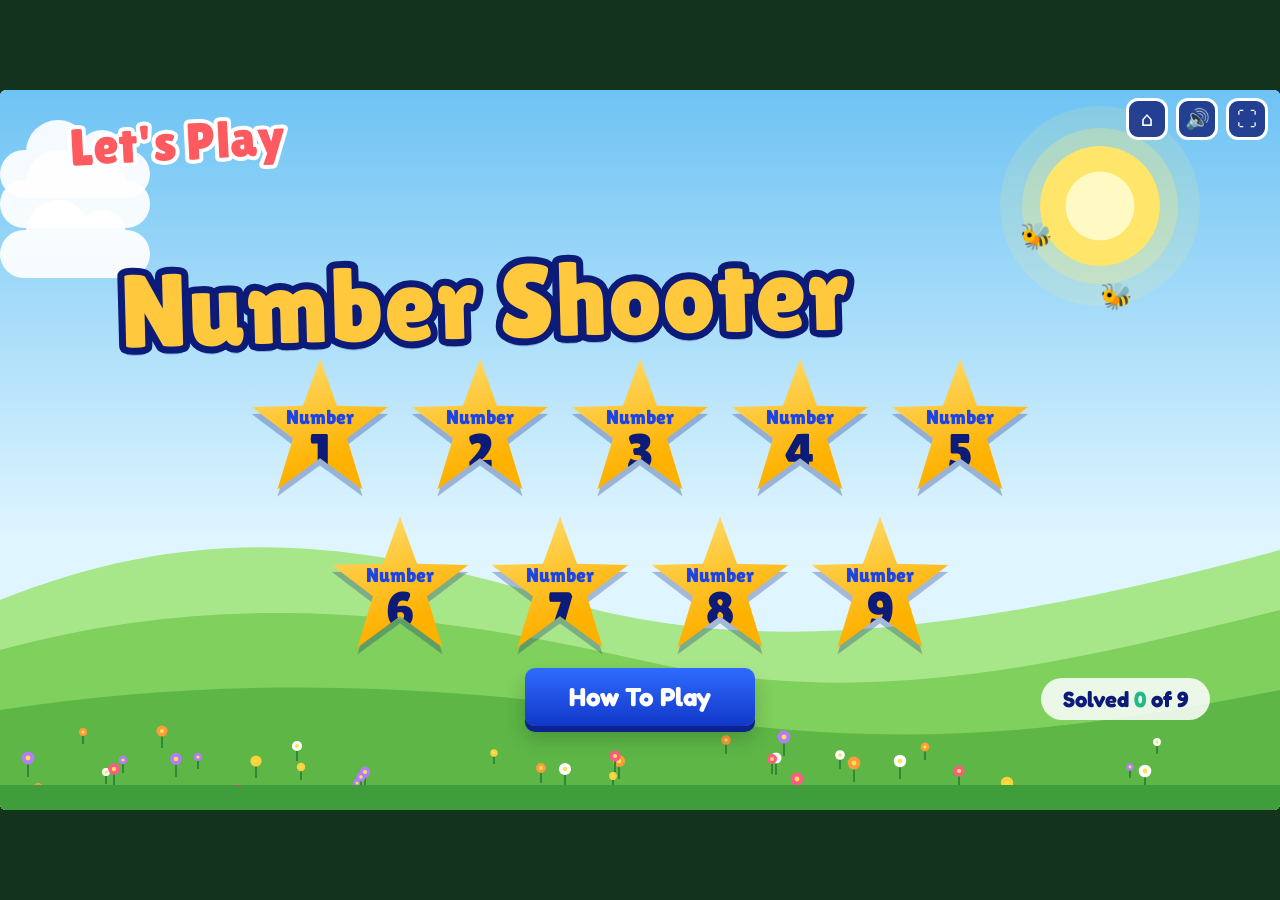
==== number-shooter.html @ 9e944800 "Add files via upload" ====
<!doctype html>
<html lang="en">
  <head>
    <meta charset="utf-8" />
    <meta
      name="viewport"
      content="width=device-width, initial-scale=1, viewport-fit=cover"
    />
    <title>Number Shooter</title>
    <link
      rel="stylesheet"
      href="https://fonts.googleapis.com/css2?family=Fredoka:wght@400;600;700&family=Lilita+One&display=swap"
    />
    <link rel="stylesheet" href="shared.css" />
    <style>
      .balloon {
        position: absolute;
        left: 0;
        top: 0;
        width: 88px;
        height: 128px;
        will-change: transform;
      }
      .balloon .b {
        position: absolute;
        left: 0;
        top: 0;
        width: 88px;
        height: 104px;
        border-radius: 50% 50% 47% 47% / 56% 56% 44% 44%;
        background:
          radial-gradient(
            circle at 30% 26%,
            rgba(255, 255, 255, 0.85) 0 7%,
            transparent 8%
          ),
          radial-gradient(circle at 38% 32%, var(--c1), var(--c2));
        box-shadow:
          inset -9px -12px 20px rgba(0, 0, 0, 0.18),
          0 6px 10px rgba(0, 0, 0, 0.12);
        display: grid;
        place-items: center;
        font: 38px/1 var(--font-display);
        color: #fff;
        -webkit-text-stroke: 5px var(--ink);
        paint-order: stroke fill;
      }
      .balloon .b::after {
        content: "";
        position: absolute;
        left: 50%;
        bottom: -9px;
        margin-left: -8px;
        border: 8px solid transparent;
        border-bottom-color: var(--c2);
        border-top: 0;
        transform: none;
      }
      .balloon .s {
        position: absolute;
        left: 50%;
        top: 106px;
        width: 2px;
        height: 22px;
        background: rgba(29, 43, 79, 0.45);
      }
      .bunny {
        position: absolute;
        left: 490px;
        top: 40px;
        z-index: 1;
        filter: drop-shadow(0 8px 0 rgba(0, 0, 0, 0.08));
      }
      .balloon {
        z-index: 5;
      }
    </style>
  </head>
  <body>
    <div id="viewport"><div id="stage"></div></div>
    <script src="shared.js"></script>
    <script>
      /* ====== Teacher settings (edit these) ====== */
      const WORDS = [
        "one",
        "two",
        "three",
        "four",
        "five",
        "six",
        "seven",
        "eight",
        "nine",
        "ten",
        "eleven",
        "twelve",
        "thirteen",
        "fourteen",
        "fifteen",
        "sixteen",
        "seventeen",
        "eighteen",
        "nineteen",
        "twenty",
      ];
      const MAX_NUMBER = 20; // balloons show 1 to this number
      const QUESTIONS = 9; // how many stars on the menu
      const BALLOONS = 8; // balloons on screen at once
      /* =========================================== */

      const pool = SSG.shuffle(
        WORDS.map((w, i) => ({ word: w, n: i + 1 })),
      ).slice(0, QUESTIONS);
      const COLORS = [
        ["#ff8ac8", "#e0207f"],
        ["#6fd0ff", "#1b86e0"],
        ["#a6e86a", "#3aa63a"],
        ["#ffe45a", "#f0a500"],
        ["#ff7b7b", "#d62828"],
        ["#cba6ff", "#7b3fe4"],
        ["#ffbe5c", "#ff7a00"],
      ];

      function bunny(label, word) {
        return `<svg class="bunny" width="300" height="380" viewBox="0 0 300 380" aria-hidden="true">
    <g stroke="#cdb9dd" stroke-width="4">
      <g transform="rotate(-8 108 130)"><ellipse cx="108" cy="72" rx="27" ry="64" fill="#fff"/><ellipse cx="108" cy="78" rx="12" ry="42" fill="#ffb3cf" stroke="none"/></g>
      <g transform="rotate(8 192 130)"><ellipse cx="192" cy="72" rx="27" ry="64" fill="#fff"/><ellipse cx="192" cy="78" rx="12" ry="42" fill="#ffb3cf" stroke="none"/></g>
      <ellipse cx="150" cy="172" rx="84" ry="70" fill="#fff"/>
      <ellipse cx="108" cy="338" rx="30" ry="18" fill="#fff"/><ellipse cx="192" cy="338" rx="30" ry="18" fill="#fff"/>
    </g>
    <circle cx="122" cy="160" r="7" fill="#1d2b4f"/><circle cx="178" cy="160" r="7" fill="#1d2b4f"/>
    <circle cx="124" cy="157" r="2.5" fill="#fff"/><circle cx="180" cy="157" r="2.5" fill="#fff"/>
    <circle cx="104" cy="182" r="11" fill="#ffb3cf" opacity=".7"/><circle cx="196" cy="182" r="11" fill="#ffb3cf" opacity=".7"/>
    <ellipse cx="150" cy="178" rx="9" ry="6" fill="#ff7aa8"/>
    <path d="M150 184v8M150 192q-9 9-18 2M150 192q9 9 18 2" fill="none" stroke="#1d2b4f" stroke-width="3" stroke-linecap="round"/>
    <path d="M70 176l-34-8M70 188l-36 6M230 176l34-8M230 188l36 6" stroke="#b8a5c9" stroke-width="3" stroke-linecap="round"/>
    <rect x="34" y="226" width="232" height="94" rx="14" fill="#d3ecd8" stroke="#6fae83" stroke-width="6"/>
    <text x="150" y="288" text-anchor="middle" font-family="Fredoka, sans-serif" font-weight="600" font-size="44" fill="#1d2b4f"><tspan fill="#d9693b">${label})</tspan> ${word}</text>
    <ellipse cx="62" cy="228" rx="22" ry="14" fill="#fff" stroke="#cdb9dd" stroke-width="4"/><ellipse cx="238" cy="228" rx="22" ry="14" fill="#fff" stroke="#cdb9dd" stroke-width="4"/>
  </svg>`;
      }

      SSG.createGame({
        title: "Number Shooter",
        hubUrl: "index.html",
        tileStyle: "star",
        tileName: "Number",
        items: pool,
        answerLabel: "Correct number:",
        answerHTML: (it) => `${it.word}<span class="n">${it.n}</span>`,
        welcome:
          "Welcome to the number shooting game!<br>Your mission is to shoot the correct number that matches the given word.",
        rules: [
          "You have to shoot the correct number in less than 2 minutes.",
          "You have a limited number of lives.",
          "Shooting a wrong number costs you a life.",
        ],

        start(item, i, api) {
          api.field.insertAdjacentHTML("beforeend", bunny(i + 1, item.word));
          api.setBanner(`Number ${i + 1} : ${item.word}`);
          const balloons = [];
          const inPlay = () => new Set(balloons.map((b) => b.n));

          function spawn(correct, fromBottom) {
            let n = item.n;
            if (!correct) {
              const used = inPlay();
              do {
                n = 1 + Math.floor(Math.random() * MAX_NUMBER);
              } while (n === item.n || used.has(n));
            }
            const col = SSG.pick(COLORS);
            const el = document.createElement("div");
            el.className = "balloon";
            el.style.setProperty("--c1", col[0]);
            el.style.setProperty("--c2", col[1]);
            el.innerHTML = `<div class="b">${n}</div><div class="s"></div>`;
            const dir = Math.random() < 0.5 ? -1 : 1;
            const b = {
              el,
              n,
              x: SSG.rand(20, api.W - 110),
              y: fromBottom ? api.H : SSG.rand(20, api.H - 140),
              vx: dir * SSG.rand(50, 110),
              vy: -SSG.rand(25, 70) * (Math.random() < 0.7 ? 1 : -1),
              ph: Math.random() * 6.28,
            };
            api.field.appendChild(el);
            balloons.push(b);
            el.addEventListener("pointerdown", (e) => {
              e.stopPropagation();
              if (!api.active) return;
              const p = api.pt(e);
              SSG.sfx.shot();
              api.pop(p.x, p.y, [col[0], col[1], "#fff"]);
              el.remove();
              balloons.splice(balloons.indexOf(b), 1);
              if (n === item.n) api.win(p.x, p.y);
              else {
                api.hurt(p.x, p.y);
                spawn(false, true);
              }
            });
            return b;
          }
          spawn(true);
          while (balloons.length < BALLOONS) spawn(false);

          api.onFrame((dt, elapsed) => {
            const speed = 1 + Math.min(elapsed / 120, 1) * 0.7; // balloons get faster as time runs out
            for (const b of balloons) {
              b.x += b.vx * dt * speed;
              b.y += b.vy * dt * speed;
              b.ph += dt * 2;
              if (b.x < 0) {
                b.x = 0;
                b.vx = Math.abs(b.vx);
              }
              if (b.x > api.W - 88) {
                b.x = api.W - 88;
                b.vx = -Math.abs(b.vx);
              }
              if (b.y < 0) {
                b.y = 0;
                b.vy = Math.abs(b.vy);
              }
              if (b.y > api.H - 128) {
                b.y = api.H - 128;
                b.vy = -Math.abs(b.vy);
              }
              b.el.style.transform = `translate(${b.x.toFixed(1)}px,${b.y.toFixed(1)}px) rotate(${(Math.sin(b.ph) * 6 + b.vx * 0.04).toFixed(1)}deg)`;
            }
          });
        },
      });
    </script>
  </body>
</html>
---- shared.css ----
/* Shooter Games engine, shared look.
   Layout concept: a fixed 1280x720 stage scaled to fit any window. Bright meadow scene,
   navy HUD bar on top, green word tab at the bottom, sticker-style display type. */
:root {
  --sky-top: #6ec3f4;
  --sky-bot: #dff5ff;
  --grass: #6cc24a;
  --grass-d: #3b9a3d;
  --navy: #0c1a78;
  --blue: #1d44e6;
  --gold: #ffc83d;
  --coral: #ff5a5f;
  --ink: #1d2b4f;
  --paper: #fffaf0;
  --mint: #25b886;
  --wood: #9a6a3a;
  --font-display:
    "Lilita One", "Fredoka", "Trebuchet MS", system-ui, sans-serif;
  --font-body: "Fredoka", "Trebuchet MS", system-ui, sans-serif;
  color-scheme: light;
}
* {
  box-sizing: border-box;
}
html,
body {
  margin: 0;
  height: 100%;
  background: #14331f;
  overflow: hidden;
}
body {
  font-family: var(--font-body);
  color: var(--ink);
  -webkit-user-select: none;
  user-select: none;
  touch-action: none;
}
button {
  font: inherit;
  color: inherit;
  cursor: pointer;
}
:focus-visible {
  outline: 4px solid #fff;
  outline-offset: 3px;
}

#viewport {
  position: fixed;
  inset: 0;
  overflow: hidden;
}
#stage {
  position: absolute;
  left: 50%;
  top: 50%;
  width: 1280px;
  height: 720px;
  margin: -360px 0 0 -640px;
  transform-origin: 50% 50%;
  overflow: hidden;
  background: var(--sky-bot);
  border-radius: 6px;
}
#stage.playing {
  cursor:
    url("data:image/svg+xml;utf8,<svg xmlns='http://www.w3.org/2000/svg' width='44' height='44' viewBox='0 0 44 44'><g fill='none' stroke-linecap='round'><circle cx='22' cy='22' r='14' stroke='white' stroke-width='6'/><path d='M22 2v10M22 32v10M2 22h10M32 22h10' stroke='white' stroke-width='6'/><circle cx='22' cy='22' r='14' stroke='%23e8203a' stroke-width='3'/><path d='M22 2v10M22 32v10M2 22h10M32 22h10' stroke='%23e8203a' stroke-width='3'/></g><circle cx='22' cy='22' r='2.5' fill='%23e8203a'/></svg>")
      22 22,
    crosshair;
}

/* ---------- scene ---------- */
.scene {
  position: absolute;
  inset: 0;
  background: linear-gradient(var(--sky-top), var(--sky-bot) 62%);
}
.scene svg {
  position: absolute;
  left: 0;
  bottom: 0;
  width: 1280px;
  height: 330px;
}
.sun {
  position: absolute;
  right: 120px;
  top: 56px;
  width: 120px;
  height: 120px;
  border-radius: 50%;
  background: radial-gradient(circle, #fff9c4 0 40%, #ffe66b 41% 100%);
  box-shadow:
    0 0 0 18px rgba(255, 236, 120, 0.28),
    0 0 0 40px rgba(255, 236, 120, 0.14);
}
.cloud {
  position: absolute;
  height: 48px;
  width: 150px;
  background: #fff;
  border-radius: 40px;
  opacity: 0.92;
  animation: drift linear infinite;
}
.cloud::before,
.cloud::after {
  content: "";
  position: absolute;
  background: #fff;
  border-radius: 50%;
}
.cloud::before {
  width: 64px;
  height: 64px;
  left: 26px;
  top: -30px;
}
.cloud::after {
  width: 48px;
  height: 48px;
  left: 78px;
  top: -20px;
}
@keyframes drift {
  from {
    transform: translateX(-260px);
  }
  to {
    transform: translateX(1500px);
  }
}
.bee {
  position: absolute;
  font-size: 26px;
  animation: wander 9s ease-in-out infinite;
}
@keyframes wander {
  0%,
  100% {
    transform: translate(0, 0) scaleX(1);
  }
  25% {
    transform: translate(60px, -26px) scaleX(1);
  }
  50% {
    transform: translate(120px, 10px) scaleX(-1);
  }
  75% {
    transform: translate(40px, 34px) scaleX(-1);
  }
}

.screen {
  position: absolute;
  inset: 0;
  display: none;
}
.screen.on {
  display: block;
}

/* ---------- menu ---------- */
.kicker {
  position: absolute;
  left: 70px;
  top: 26px;
  font: 52px/1 var(--font-display);
  color: var(--coral);
  -webkit-text-stroke: 8px #fff;
  paint-order: stroke fill;
  transform: rotate(-3deg);
}
.title {
  position: absolute;
  left: 120px;
  top: 74px;
  font: 104px/1 var(--font-display);
  color: var(--gold);
  -webkit-text-stroke: 14px var(--navy);
  paint-order: stroke fill;
  transform: rotate(-1.5deg);
  text-shadow: 0 8px 0 rgba(12, 26, 120, 0.25);
  letter-spacing: 1px;
}
.tiles {
  position: absolute;
  left: 50%;
  width: 870px;
  margin-left: -435px;
  top: 266px;
  display: flex;
  flex-wrap: wrap;
  justify-content: center;
  gap: 16px 18px;
}
.tile {
  position: relative;
  border: 0;
  background: none;
  padding: 0;
  width: 142px;
  height: 142px;
  filter: drop-shadow(0 7px 0 rgba(12, 26, 120, 0.28));
  transition: transform 0.15s;
}
.tile:hover,
.tile:focus-visible {
  transform: translateY(-6px) scale(1.06);
}
.tile:active {
  transform: translateY(0) scale(0.97);
}
.tile .face {
  position: absolute;
  inset: 0;
  display: grid;
  place-items: center;
  text-align: center;
}
.tile.star .face {
  background: linear-gradient(160deg, #ffe27a, #ffb100 70%);
  clip-path: polygon(
    50% 2%,
    62% 35%,
    98% 36%,
    69% 58%,
    80% 94%,
    50% 72%,
    20% 94%,
    31% 58%,
    2% 36%,
    38% 35%
  );
  padding-top: 30px;
}
.tile.star small {
  display: block;
  font: 20px/1 var(--font-display);
  color: var(--blue);
}
.tile.star b {
  display: block;
  font: 50px/1 var(--font-display);
  color: var(--navy);
}
.tile.badge {
  width: 126px;
  height: 126px;
}
.tile.badge .face {
  border-radius: 50%;
  background: radial-gradient(circle at 35% 30%, #fff, #ffe9f0 55%, #ffc2d6);
  border: 8px solid #fff;
  box-shadow: inset 0 0 0 5px var(--coral);
  align-content: center;
}
.tile.badge small {
  display: block;
  font: 700 17px/1 var(--font-body);
  color: var(--navy);
  letter-spacing: 0.04em;
  text-transform: uppercase;
}
.tile.badge b {
  display: block;
  font: 46px/1 var(--font-display);
  color: var(--coral);
}
.tile .mark {
  position: absolute;
  right: 14px;
  top: 12px;
  z-index: 2;
  width: 38px;
  height: 38px;
  border-radius: 50%;
  display: none;
  place-items: center;
  font: 24px/1 var(--font-display);
  color: #fff;
  border: 4px solid #fff;
}
.tile.won .mark {
  display: grid;
  background: var(--mint);
}
.tile.lost .mark {
  display: grid;
  background: #8a93ad;
}
.tile.won .face {
  filter: saturate(1.15);
}
.tile.lost .face {
  filter: grayscale(0.7) brightness(0.95);
}
.btn-howto {
  position: absolute;
  left: 50%;
  bottom: 84px;
  transform: translateX(-50%);
  border: 0;
  border-radius: 10px;
  background: linear-gradient(#2f6bff, #1238c8);
  color: #fff;
  font: 700 26px/1 var(--font-body);
  padding: 16px 44px;
  box-shadow:
    0 6px 0 #0a2390,
    0 12px 20px rgba(0, 0, 0, 0.2);
}
.btn-howto:hover {
  transform: translateX(-50%) translateY(-2px);
}
.progress {
  position: absolute;
  right: 70px;
  bottom: 90px;
  background: rgba(255, 255, 255, 0.85);
  border-radius: 999px;
  padding: 10px 22px;
  font: 700 22px/1 var(--font-body);
  color: var(--navy);
}
.progress b {
  color: var(--mint);
  font-variant-numeric: tabular-nums;
}
.credit {
  position: absolute;
  left: 50%;
  bottom: 14px;
  transform: translateX(-50%);
  background: rgba(255, 255, 255, 0.88);
  border-radius: 999px;
  padding: 7px 22px;
  font: 600 16px/1.2 var(--font-body);
  color: var(--ink);
  white-space: nowrap;
}

/* ---------- tools (always visible) ---------- */
.tools {
  position: absolute;
  right: 12px;
  top: 8px;
  z-index: 60;
  display: flex;
  gap: 8px;
}
.tools button,
.tools a {
  width: 42px;
  height: 42px;
  border-radius: 12px;
  border: 3px solid #fff;
  background: rgba(12, 26, 120, 0.78);
  color: #fff;
  font-size: 20px;
  display: grid;
  place-items: center;
  text-decoration: none;
}
.tools button:hover,
.tools a:hover {
  background: var(--coral);
}

/* ---------- play ---------- */
.hud {
  position: absolute;
  left: 0;
  right: 0;
  top: 0;
  height: 56px;
  z-index: 30;
  background: linear-gradient(90deg, var(--navy), var(--blue) 55%, var(--navy));
  color: #fff;
  display: flex;
  align-items: center;
  padding: 0 24px;
  gap: 40px;
  font: 700 26px/1 var(--font-body);
  box-shadow: 0 4px 0 rgba(12, 26, 120, 0.25);
}
.hud .life {
  display: flex;
  align-items: center;
  gap: 10px;
}
.hud .life b {
  color: #ff5560;
  font: 34px/1 var(--font-display);
  min-width: 22px;
  text-shadow: 0 2px 0 rgba(0, 0, 0, 0.35);
}
.hud .hearts {
  display: flex;
  gap: 4px;
  font-size: 22px;
}
.hud .hearts i {
  font-style: normal;
  transition:
    transform 0.2s,
    opacity 0.2s;
}
.hud .hearts i.off {
  opacity: 0.22;
  filter: grayscale(1);
  transform: scale(0.8);
}
.hud .time {
  margin-left: auto;
  margin-right: 150px;
  display: flex;
  align-items: center;
  gap: 10px;
}
.hud .time b {
  font: 34px/1 var(--font-display);
  min-width: 58px;
  text-align: right;
  font-variant-numeric: tabular-nums;
}
.hud .time.low b {
  color: #ff7a7a;
  animation: pulse 0.5s ease-in-out infinite alternate;
}
@keyframes pulse {
  to {
    transform: scale(1.18);
  }
}
.timebar {
  position: absolute;
  left: 0;
  top: 56px;
  height: 8px;
  z-index: 30;
  background: var(--gold);
  width: 100%;
  transform-origin: left;
  transition: background 0.3s;
}
.timebar.low {
  background: var(--coral);
}
.field {
  position: absolute;
  left: 0;
  top: 56px;
  width: 1280px;
  height: 594px;
  overflow: hidden;
  z-index: 10;
  touch-action: none;
}
.bottom {
  position: absolute;
  left: 0;
  right: 0;
  bottom: 0;
  height: 70px;
  z-index: 30;
  background: linear-gradient(var(--blue), var(--navy));
}
.banner {
  position: absolute;
  left: 50%;
  bottom: 0;
  transform: translateX(-50%);
  width: 600px;
  height: 70px;
  background: var(--mint);
  clip-path: polygon(5% 0, 95% 0, 100% 100%, 0 100%);
  display: grid;
  place-items: center;
  color: #fff;
  font: 700 36px/1 var(--font-body);
  letter-spacing: 0.02em;
  text-shadow: 0 2px 0 rgba(0, 0, 0, 0.25);
}
.banner .blank {
  display: inline-block;
  min-width: 0.6em;
  border-bottom: 5px solid #fff;
  color: transparent;
  margin: 0 2px;
  transform: translateY(-2px);
  animation: blink 1s steps(2) infinite;
}
.banner .fill {
  color: var(--gold);
  animation: none;
}
@keyframes blink {
  50% {
    border-color: rgba(255, 255, 255, 0.2);
  }
}
.fx {
  position: absolute;
  inset: 0;
  z-index: 50;
  pointer-events: none;
  overflow: hidden;
}
.comic {
  position: absolute;
  width: 150px;
  height: 130px;
  margin: -65px 0 0 -75px;
  display: grid;
  place-items: center;
  font: 36px/1 var(--font-display);
  color: #fff;
  -webkit-text-stroke: 7px #6b0f1f;
  paint-order: stroke fill;
  background: #ffd23d;
  clip-path: var(--burst);
  transform: rotate(-8deg);
  letter-spacing: 1px;
}
.comic.good {
  background: #52e08a;
  -webkit-text-stroke-color: #0c6a3a;
}
.comic span {
  position: relative;
}
.toast {
  position: absolute;
  left: 50%;
  top: 86px;
  transform: translateX(-50%);
  z-index: 55;
  background: var(--paper);
  border: 4px solid var(--coral);
  color: var(--ink);
  border-radius: 14px;
  padding: 10px 24px;
  font: 700 24px/1 var(--font-body);
  opacity: 0;
  pointer-events: none;
}
.toast.on {
  animation: toast 1.6s ease both;
}
@keyframes toast {
  0% {
    opacity: 0;
    transform: translate(-50%, -10px);
  }
  12%,
  80% {
    opacity: 1;
    transform: translate(-50%, 0);
  }
  100% {
    opacity: 0;
  }
}

/* ---------- result ---------- */
.screen.result {
  background:
    linear-gradient(rgba(12, 26, 120, 0), rgba(12, 26, 120, 0)),
    linear-gradient(var(--sky-top), var(--sky-bot) 60%);
  z-index: 40;
}
.result .hudbar {
  position: absolute;
  left: 0;
  right: 0;
  top: 0;
  height: 56px;
  background: #b78cf2;
  color: #fff;
  display: flex;
  align-items: center;
  padding: 0 24px;
  font: 700 26px/1 var(--font-body);
}
.result .hudbar b {
  margin-left: 10px;
  color: #3a1260;
  font: 34px/1 var(--font-display);
}
.ribbon {
  position: absolute;
  left: 50%;
  top: 100px;
  transform: translateX(-50%);
  min-width: 780px;
  padding: 40px 80px 36px;
  background: #f6e2b0;
  border-radius: 22px;
  text-align: center;
  font: 700 42px/1.1 var(--font-body);
  color: #5a3a14;
  box-shadow:
    0 8px 0 #cfae6b,
    0 18px 30px rgba(0, 0, 0, 0.2);
}
.ribbon::before,
.ribbon::after {
  content: "";
  position: absolute;
  top: -10px;
  bottom: -10px;
  width: 50px;
  background: #e4c47f;
  border-radius: 26px;
  box-shadow: inset 0 0 0 5px #cfae6b;
}
.ribbon::before {
  left: -26px;
}
.ribbon::after {
  right: -26px;
}
.ribbon small {
  display: block;
  margin-top: 8px;
  font: 600 22px/1 var(--font-body);
  opacity: 0.75;
}
.sign {
  position: absolute;
  left: 50%;
  top: 320px;
  transform: translateX(-50%);
  min-width: 460px;
  text-align: center;
  padding: 26px 40px 24px;
  background: rgba(255, 250, 240, 0.94);
  border: 12px solid var(--wood);
  border-radius: 10px;
  box-shadow: 0 10px 0 rgba(0, 0, 0, 0.18);
}
.sign .lab {
  font: 700 34px/1 var(--font-body);
  color: #1d8a2e;
}
.sign .ans {
  margin-top: 10px;
  font: 64px/1 var(--font-display);
  color: var(--blue);
}
.sign .ans .n {
  color: var(--coral);
  margin-left: 14px;
}
.result .acts {
  position: absolute;
  left: 50%;
  bottom: 60px;
  transform: translateX(-50%);
  display: flex;
  gap: 22px;
}
.result .acts button {
  border: 0;
  font: 700 28px/1 var(--font-body);
  color: #fff;
  padding: 18px 40px 18px 56px;
  background: linear-gradient(#41a7ff, #1b72d8);
  clip-path: polygon(0 50%, 26px 0, 100% 0, 100% 100%, 26px 100%);
}
.result .acts button.alt {
  background: linear-gradient(#ffb23f, #f08000);
  padding-left: 40px;
  clip-path: none;
  border-radius: 12px;
}
.result .acts button:hover {
  filter: brightness(1.1);
}
.ribbon.win {
  background: #fff0b8;
}

/* ---------- how to play ---------- */
.modal {
  position: absolute;
  inset: 0;
  z-index: 70;
  display: none;
  place-items: center;
  background: rgba(12, 26, 120, 0.55);
}
.modal.on {
  display: grid;
}
.card {
  width: 760px;
  background: var(--paper);
  border-radius: 22px;
  padding: 34px 44px 28px;
  text-align: center;
  box-shadow: 0 14px 0 rgba(0, 0, 0, 0.2);
  position: relative;
}
.card h2 {
  margin: 0 0 8px;
  font: 40px/1.2 var(--font-body);
  font-weight: 600;
}
.card .rules {
  list-style: none;
  margin: 22px 0 0;
  padding: 0;
  text-align: left;
  display: grid;
  gap: 12px;
}
.card .rules li {
  font: 700 24px/1.25 var(--font-body);
  color: #d11c2c;
  padding-left: 34px;
  position: relative;
}
.card .rules li::before {
  content: "🎯";
  position: absolute;
  left: 0;
}
.card .by {
  margin-top: 26px;
  padding-top: 18px;
  border-top: 3px dotted #e6cfa0;
  font: 600 18px/1.5 var(--font-body);
  color: #6b6a7a;
}
.card .by strong {
  display: block;
  font: 700 28px/1.2 var(--font-body);
  color: var(--ink);
}
.card .close {
  margin-top: 22px;
  border: 0;
  border-radius: 12px;
  background: linear-gradient(#2f6bff, #1238c8);
  color: #fff;
  font: 700 24px/1 var(--font-body);
  padding: 14px 40px;
  box-shadow: 0 5px 0 #0a2390;
}

/* ---------- rotate hint (phones held upright) ---------- */
#rotate {
  position: fixed;
  inset: 0;
  z-index: 99;
  display: none;
  place-items: center;
  background: #0c1a78;
  color: #fff;
  text-align: center;
  padding: 24px;
  font: 700 24px/1.3 var(--font-body);
}
@media (max-aspect-ratio: 4/5) and (max-width: 700px) {
  #rotate {
    display: grid;
  }
}
@media (prefers-reduced-motion: reduce) {
  .cloud,
  .bee,
  .banner .blank,
  .hud .time.low b {
    animation: none;
  }
}
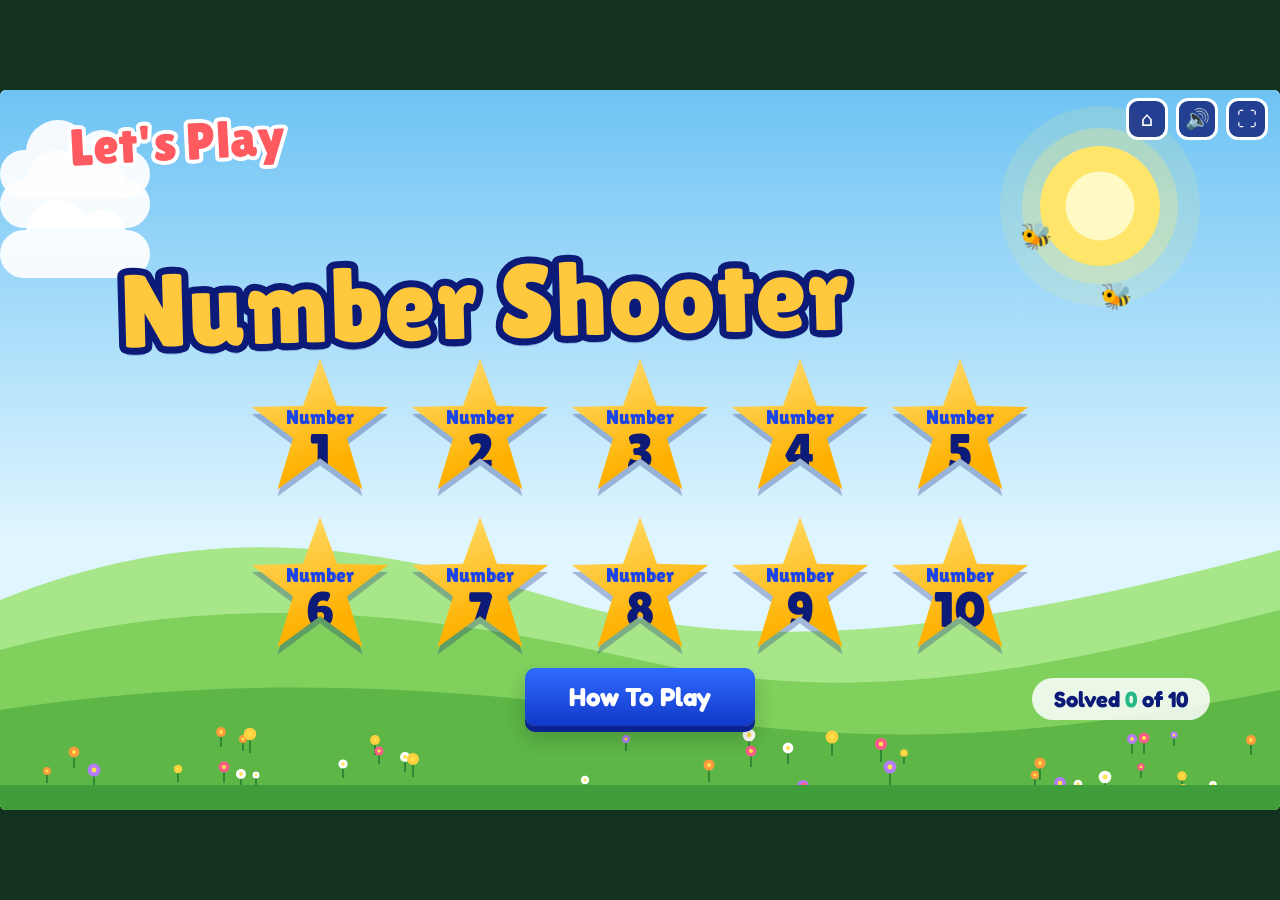
==== commit 43181eb2: "Increase number of questions from 9 to 10" ====
--- a/number-shooter.html
+++ b/number-shooter.html
@@ -104,7 +104,7 @@
         "twenty",
       ];
       const MAX_NUMBER = 20; // balloons show 1 to this number
-      const QUESTIONS = 9; // how many stars on the menu
+      const QUESTIONS = 10; // how many stars on the menu
       const BALLOONS = 8; // balloons on screen at once
       /* =========================================== */
 
